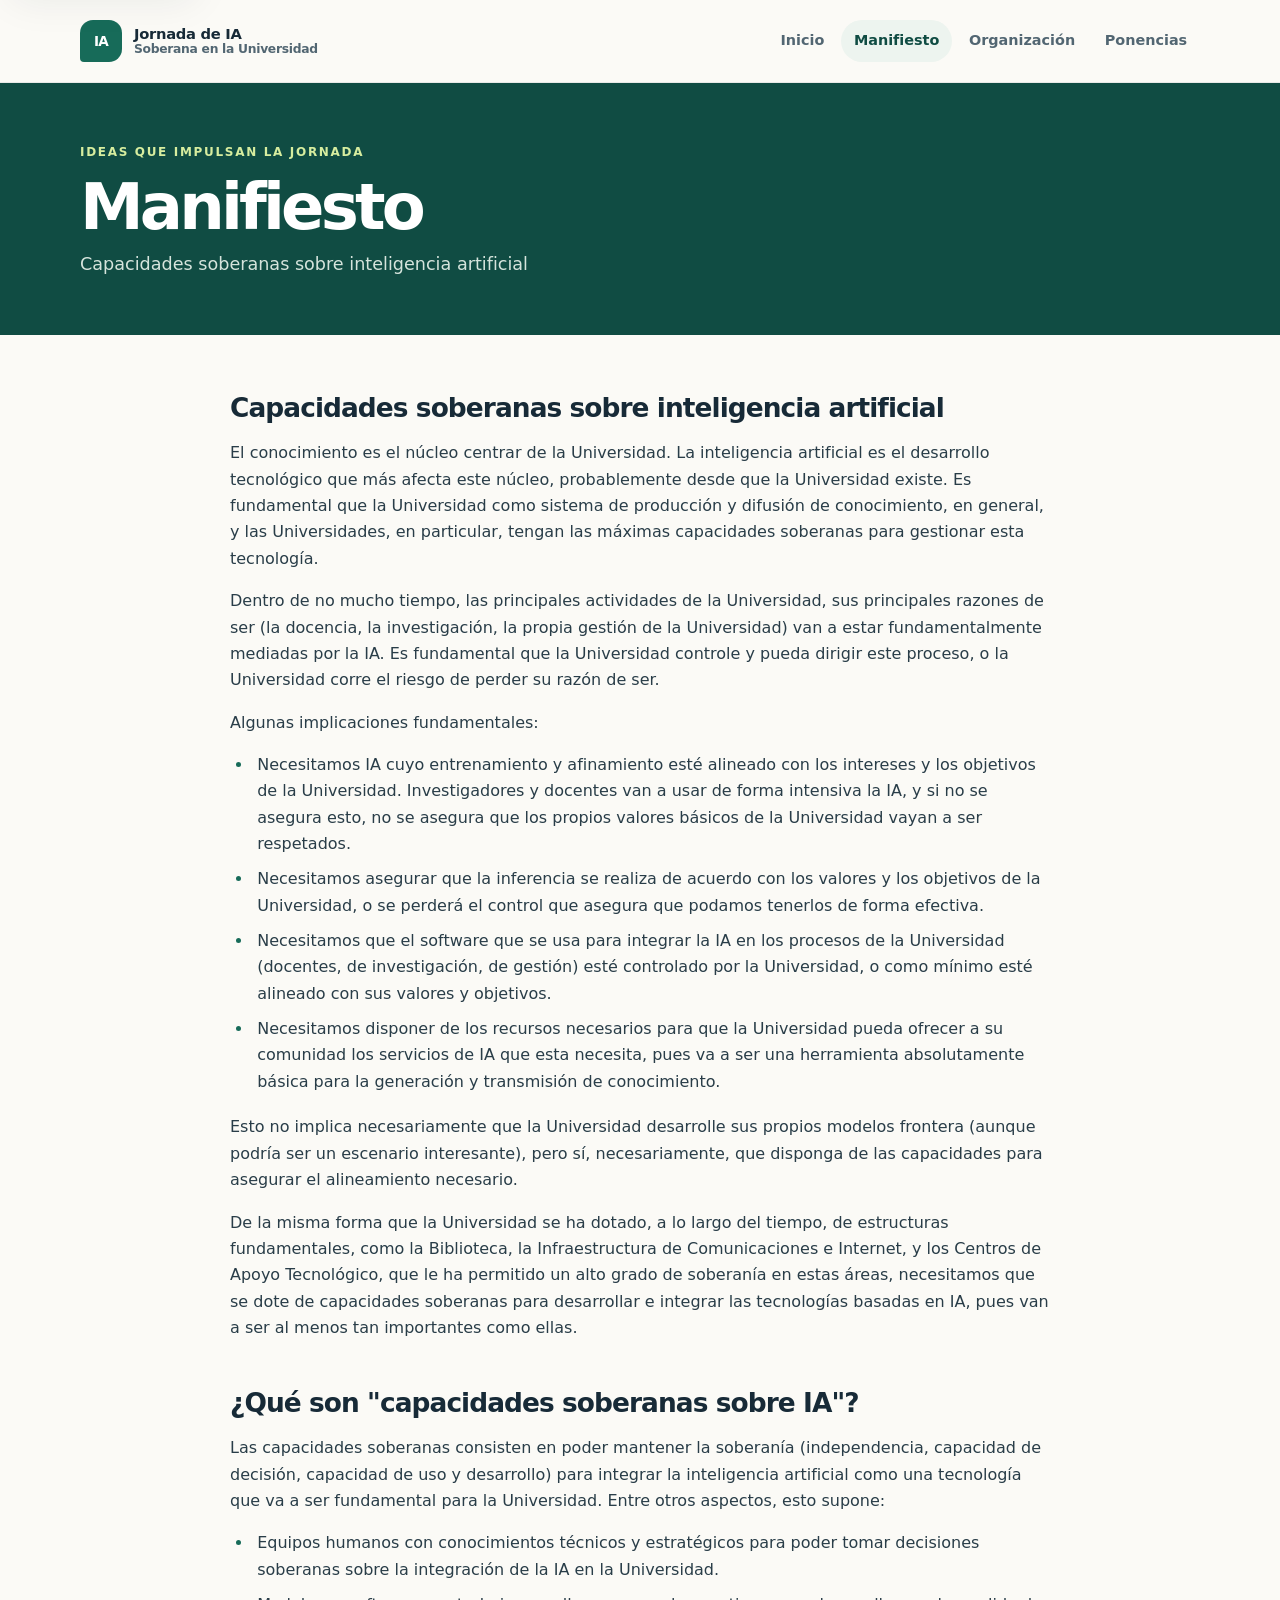
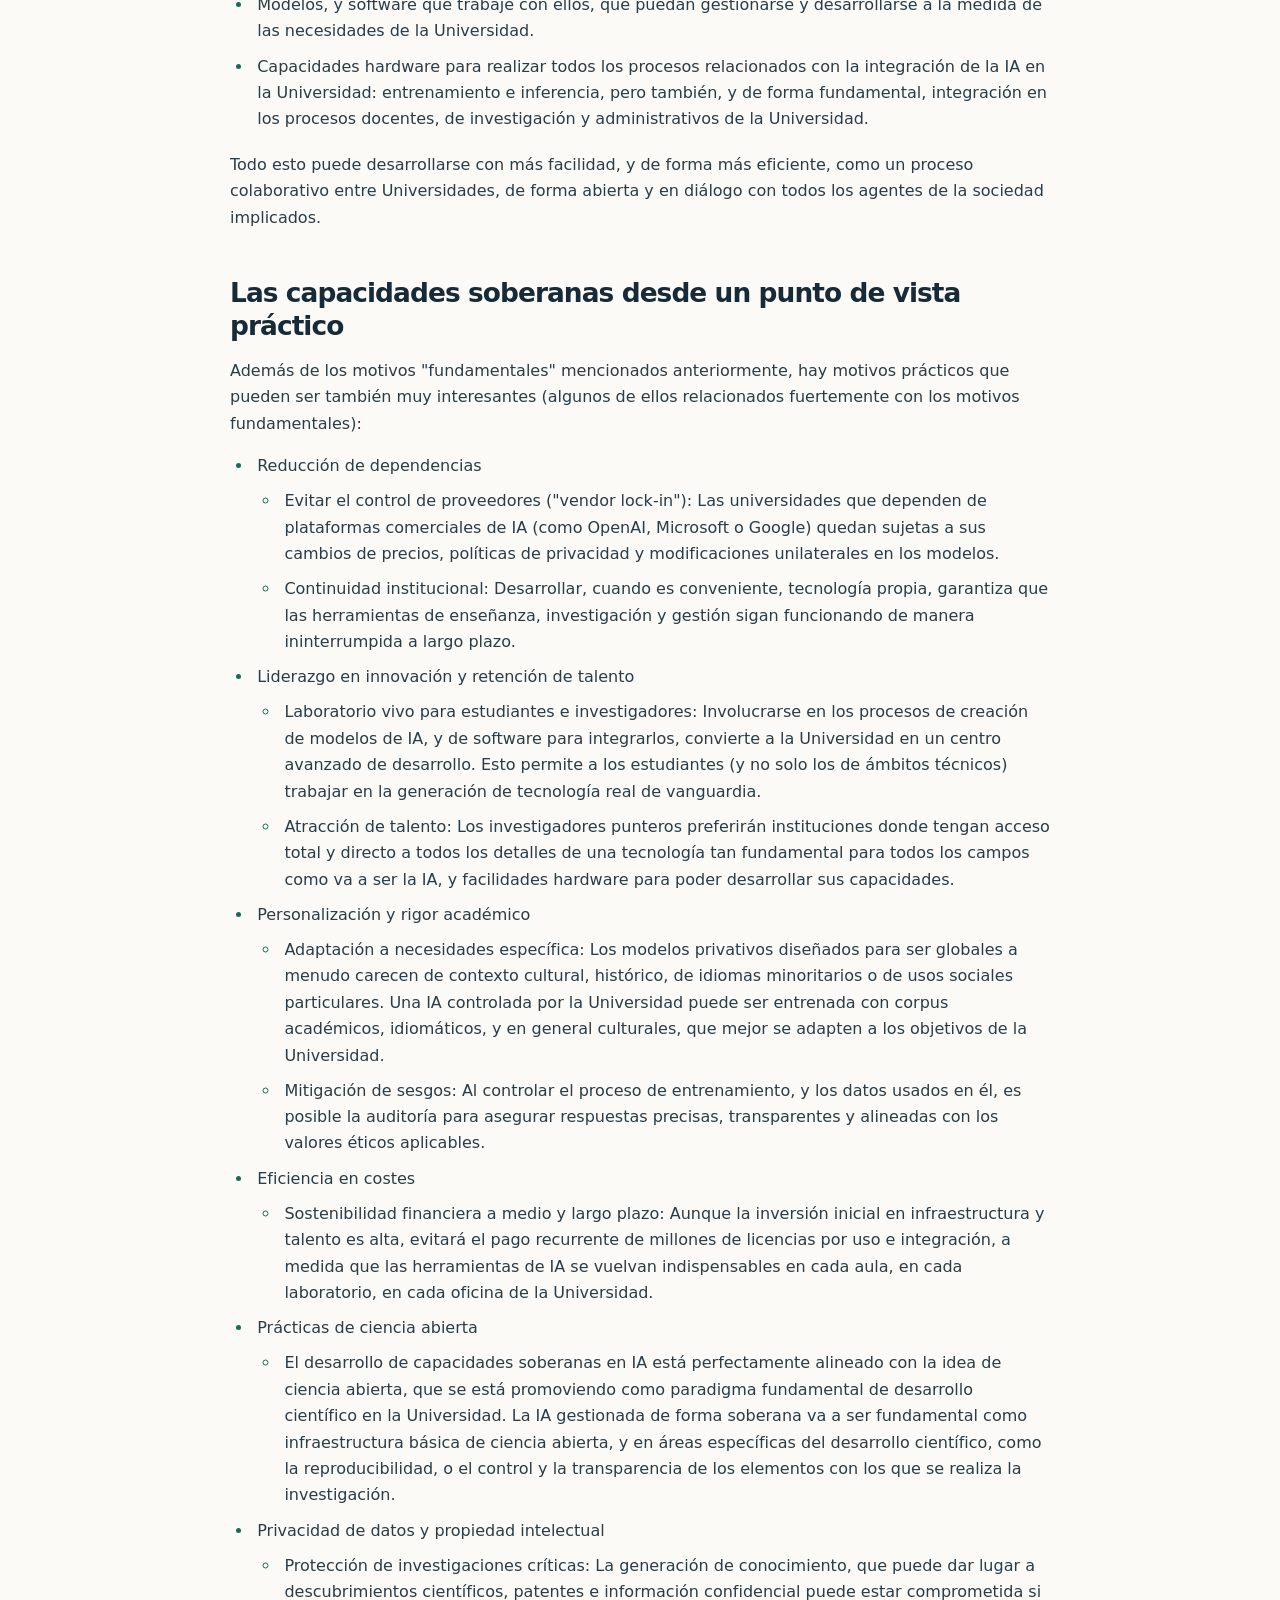
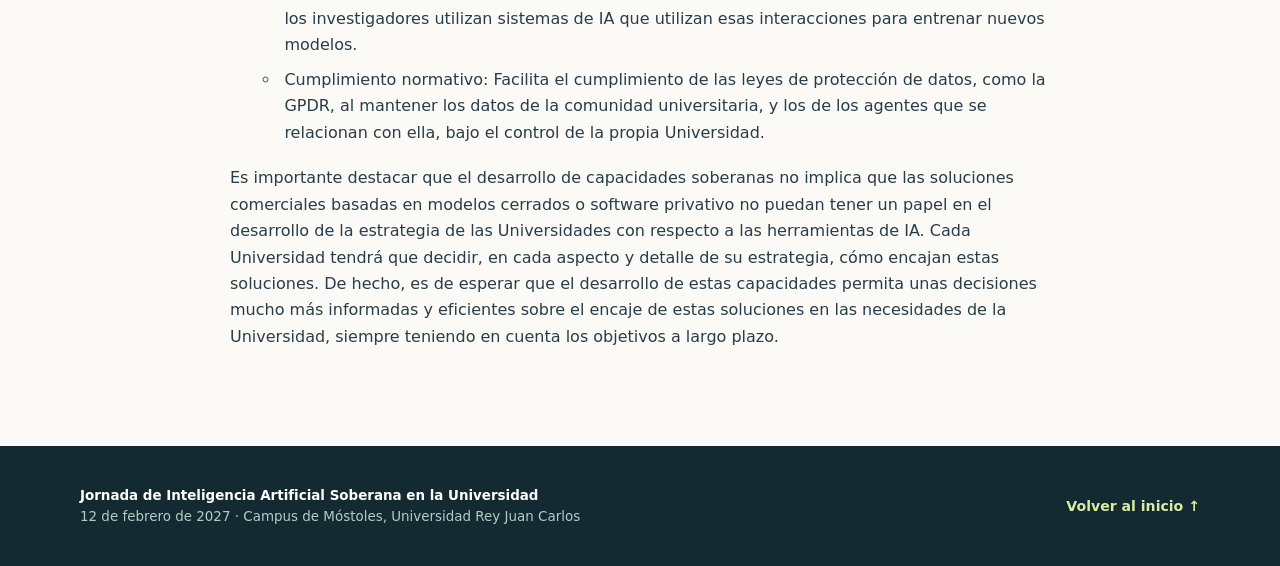
==== public/manifiesto.html @ 4d936141 "Primera versión" ====
<!doctype html>
<html lang="es">
<head>
  <meta charset="utf-8">
  <meta name="viewport" content="width=device-width, initial-scale=1">
  <meta name="description" content="Manifiesto sobre capacidades soberanas de inteligencia artificial en la universidad.">
  <title>Manifiesto — Jornada de IA Soberana</title>
  <link rel="stylesheet" href="css/styles.css">
</head>
<body>
  <a class="skip-link" href="#contenido">Saltar al contenido</a>
  <header class="site-header">
    <div class="header-inner">
      <a class="brand" href="index.html" aria-label="Jornada de IA Soberana, inicio">
        <span class="brand-mark" aria-hidden="true">IA</span>
        <span class="brand-name">Jornada de IA <span>Soberana en la Universidad</span></span>
      </a>
      <nav class="site-nav" aria-label="Navegación principal">
        <a href="index.html">Inicio</a>
        <a href="manifiesto.html" aria-current="page">Manifiesto</a>
        <a href="organizacion.html">Organización</a>
        <a href="contribuciones.html">Ponencias</a>
      </nav>
    </div>
  </header>

  <main id="contenido">
    <section class="page-hero">
      <div class="page-hero-inner">
        <p class="eyebrow">Ideas que impulsan la Jornada</p>
        <h1>Manifiesto</h1>
        <p>Capacidades soberanas sobre inteligencia artificial</p>
      </div>
    </section>
    <article class="document content-width">
      <h2>Capacidades soberanas sobre inteligencia artificial</h2>
      <p>El conocimiento es el núcleo centrar de la Universidad. La inteligencia artificial es el desarrollo tecnológico que más afecta este núcleo, probablemente desde que la Universidad existe. Es fundamental que la Universidad como sistema de producción y difusión de conocimiento, en general, y las Universidades, en particular, tengan las máximas capacidades soberanas para gestionar esta tecnología.</p>
      <p>Dentro de no mucho tiempo, las principales actividades de la Universidad, sus principales razones de ser (la docencia, la investigación, la propia gestión de la Universidad) van a estar fundamentalmente mediadas por la IA. Es fundamental que la Universidad controle y pueda dirigir este proceso, o la Universidad corre el riesgo de perder su razón de ser.</p>
      <p>Algunas implicaciones fundamentales:</p>
      <ul>
        <li>Necesitamos IA cuyo entrenamiento y afinamiento esté alineado con los intereses y los objetivos de la Universidad. Investigadores y docentes van a usar de forma intensiva la IA, y si no se asegura esto, no se asegura que los propios valores básicos de la Universidad vayan a ser respetados.</li>
        <li>Necesitamos asegurar que la inferencia se realiza de acuerdo con los valores y los objetivos de la Universidad, o se perderá el control que asegura que podamos tenerlos de forma efectiva.</li>
        <li>Necesitamos que el software que se usa para integrar la IA en los procesos de la Universidad (docentes, de investigación, de gestión) esté controlado por la Universidad, o como mínimo esté alineado con sus valores y objetivos.</li>
        <li>Necesitamos disponer de los recursos necesarios para que la Universidad pueda ofrecer a su comunidad los servicios de IA que esta necesita, pues va a ser una herramienta absolutamente básica para la generación y transmisión de conocimiento.</li>
      </ul>
      <p>Esto no implica necesariamente que la Universidad desarrolle sus propios modelos frontera (aunque podría ser un escenario interesante), pero sí, necesariamente, que disponga de las capacidades para asegurar el alineamiento necesario.</p>
      <p>De la misma forma que la Universidad se ha dotado, a lo largo del tiempo, de estructuras fundamentales, como la Biblioteca, la Infraestructura de Comunicaciones e Internet, y los Centros de Apoyo Tecnológico, que le ha permitido un alto grado de soberanía en estas áreas, necesitamos que se dote de capacidades soberanas para desarrollar e integrar las tecnologías basadas en IA, pues van a ser al menos tan importantes como ellas.</p>

      <h2>¿Qué son "capacidades soberanas sobre IA"?</h2>
      <p>Las capacidades soberanas consisten en poder mantener la soberanía (independencia, capacidad de decisión, capacidad de uso y desarrollo) para integrar la inteligencia artificial como una tecnología que va a ser fundamental para la Universidad. Entre otros aspectos, esto supone:</p>
      <ul>
        <li>Equipos humanos con conocimientos técnicos y estratégicos para poder tomar decisiones soberanas sobre la integración de la IA en la Universidad.</li>
        <li>Modelos, y software que trabaje con ellos, que puedan gestionarse y desarrollarse a la medida de las necesidades de la Universidad.</li>
        <li>Capacidades hardware para realizar todos los procesos relacionados con la integración de la IA en la Universidad: entrenamiento e inferencia, pero también, y de forma fundamental, integración en los procesos docentes, de investigación y administrativos de la Universidad.</li>
      </ul>
      <p>Todo esto puede desarrollarse con más facilidad, y de forma más eficiente, como un proceso colaborativo entre Universidades, de forma abierta y en diálogo con todos los agentes de la sociedad implicados.</p>

      <h2>Las capacidades soberanas desde un punto de vista práctico</h2>
      <p>Además de los motivos "fundamentales" mencionados anteriormente, hay motivos prácticos que pueden ser también muy interesantes (algunos de ellos relacionados fuertemente con los motivos fundamentales):</p>
      <ul>
        <li>Reducción de dependencias
          <ul>
            <li>Evitar el control de proveedores ("vendor lock-in"): Las universidades que dependen de plataformas comerciales de IA (como OpenAI, Microsoft o Google) quedan sujetas a sus cambios de precios, políticas de privacidad y modificaciones unilaterales en los modelos.</li>
            <li>Continuidad institucional: Desarrollar, cuando es conveniente, tecnología propia, garantiza que las herramientas de enseñanza, investigación y gestión sigan funcionando de manera ininterrumpida a largo plazo.</li>
          </ul>
        </li>
        <li>Liderazgo en innovación y retención de talento
          <ul>
            <li>Laboratorio vivo para estudiantes e investigadores: Involucrarse en los procesos de creación de modelos de IA, y de software para integrarlos, convierte a la Universidad en un centro avanzado de desarrollo. Esto permite a los estudiantes (y no solo los de ámbitos técnicos) trabajar en la generación de tecnología real de vanguardia.</li>
            <li>Atracción de talento: Los investigadores punteros preferirán instituciones donde tengan acceso total y directo a todos los detalles de una tecnología tan fundamental para todos los campos como va a ser la IA, y facilidades hardware para poder desarrollar sus capacidades.</li>
          </ul>
        </li>
        <li>Personalización y rigor académico
          <ul>
            <li>Adaptación a necesidades específica: Los modelos privativos diseñados para ser globales a menudo carecen de contexto cultural, histórico, de idiomas minoritarios o de usos sociales particulares. Una IA controlada por la Universidad puede ser entrenada con corpus académicos, idiomáticos, y en general culturales, que mejor se adapten a los objetivos de la Universidad.</li>
            <li>Mitigación de sesgos: Al controlar el proceso de entrenamiento, y los datos usados en él, es posible la auditoría para asegurar respuestas precisas, transparentes y alineadas con los valores éticos aplicables.</li>
          </ul>
        </li>
        <li>Eficiencia en costes
          <ul>
            <li>Sostenibilidad financiera a medio y largo plazo: Aunque la inversión inicial en infraestructura y talento es alta, evitará el pago recurrente de millones de licencias por uso e integración, a medida que las herramientas de IA se vuelvan indispensables en cada aula, en cada laboratorio, en cada oficina de la Universidad.</li>
          </ul>
        </li>
        <li>Prácticas de ciencia abierta
          <ul>
            <li>El desarrollo de capacidades soberanas en IA está perfectamente alineado con la idea de ciencia abierta, que se está promoviendo como paradigma fundamental de desarrollo científico en la Universidad. La IA gestionada de forma soberana va a ser fundamental como infraestructura básica de ciencia abierta, y en áreas específicas del desarrollo científico, como la reproducibilidad, o el control y la transparencia de los elementos con los que se realiza la investigación.</li>
          </ul>
        </li>
        <li>Privacidad de datos y propiedad intelectual
          <ul>
            <li>Protección de investigaciones críticas: La generación de conocimiento, que puede dar lugar a descubrimientos científicos, patentes e información confidencial puede estar comprometida si los investigadores utilizan sistemas de IA que utilizan esas interacciones para entrenar nuevos modelos.</li>
            <li>Cumplimiento normativo: Facilita el cumplimiento de las leyes de protección de datos, como la GPDR, al mantener los datos de la comunidad universitaria, y los de los agentes que se relacionan con ella, bajo el control de la propia Universidad.</li>
          </ul>
        </li>
      </ul>
      <p>Es importante destacar que el desarrollo de capacidades soberanas no implica que las soluciones comerciales basadas en modelos cerrados o software privativo no puedan tener un papel en el desarrollo de la estrategia de las Universidades con respecto a las herramientas de IA. Cada Universidad tendrá que decidir, en cada aspecto y detalle de su estrategia, cómo encajan estas soluciones. De hecho, es de esperar que el desarrollo de estas capacidades permita unas decisiones mucho más informadas y eficientes sobre el encaje de estas soluciones en las necesidades de la Universidad, siempre teniendo en cuenta los objetivos a largo plazo.</p>
    </article>
  </main>

  <footer class="site-footer">
    <div class="footer-inner">
      <p><strong>Jornada de Inteligencia Artificial Soberana en la Universidad</strong><br>12 de febrero de 2027 · Campus de Móstoles, Universidad Rey Juan Carlos</p>
      <a href="index.html">Volver al inicio <span aria-hidden="true">↑</span></a>
    </div>
  </footer>
</body>
</html>
---- public/css/styles.css ----
:root {
  color-scheme: light;
  --ink: #172a37;
  --muted: #526672;
  --paper: #fbfaf6;
  --white: #fff;
  --line: #dce5e2;
  --green: #176b59;
  --green-dark: #104c43;
  --lime: #d7ed9f;
  --pale: #edf4ef;
  --gold: #d99a43;
  --shadow: 0 16px 40px rgb(23 42 55 / 8%);
}

* { box-sizing: border-box; }
html { scroll-behavior: smooth; }
body {
  margin: 0;
  background: var(--paper);
  color: var(--ink);
  font-family: Inter, ui-sans-serif, system-ui, -apple-system, BlinkMacSystemFont, "Segoe UI", sans-serif;
  font-size: 1rem;
  line-height: 1.65;
  -webkit-font-smoothing: antialiased;
}
a { color: var(--green); text-underline-offset: .2em; }
a:hover { color: var(--green-dark); }
a:focus-visible { outline: 3px solid var(--gold); outline-offset: 4px; border-radius: 2px; }
::selection { color: var(--ink); background: var(--lime); }

.skip-link {
  position: absolute;
  z-index: 20;
  top: .75rem;
  left: .75rem;
  padding: .65rem 1rem;
  transform: translateY(-160%);
  background: var(--white);
  color: var(--ink);
  border-radius: .35rem;
  box-shadow: var(--shadow);
}
.skip-link:focus { transform: translateY(0); }
.site-header { position: relative; z-index: 2; background: var(--paper); border-bottom: 1px solid rgb(23 42 55 / 8%); }
.header-inner, .footer-inner {
  width: min(1120px, calc(100% - 3rem));
  margin-inline: auto;
  display: flex;
  align-items: center;
  justify-content: space-between;
  gap: 2rem;
}
.header-inner { min-height: 82px; }
.brand { display: inline-flex; align-items: center; gap: .75rem; color: var(--ink); text-decoration: none; line-height: 1.2; }
.brand-mark {
  display: grid;
  width: 42px;
  height: 42px;
  place-items: center;
  color: var(--white);
  background: var(--green);
  border-radius: 13px 13px 13px 4px;
  font-size: .85rem;
  font-weight: 800;
  letter-spacing: -.06em;
}
.brand-name { font-size: .92rem; font-weight: 800; letter-spacing: -.02em; }
.brand-name span { display: block; color: var(--muted); font-size: .77rem; font-weight: 600; }
.site-nav { display: flex; flex-wrap: wrap; align-items: center; justify-content: flex-end; gap: .25rem; }
.site-nav a { padding: .55rem .8rem; color: var(--muted); border-radius: 999px; font-size: .9rem; font-weight: 650; text-decoration: none; }
.site-nav a:hover, .site-nav a[aria-current="page"] { color: var(--green-dark); background: var(--pale); }

.hero { position: relative; overflow: hidden; color: var(--white); background: var(--green-dark); }
.hero::before { position: absolute; inset: 0; background: radial-gradient(ellipse at 80% 8%, rgb(148 190 118 / 18%), transparent 35%), linear-gradient(120deg, transparent 48%, rgb(255 255 255 / 3%) 48.2%, transparent 68%); content: ""; }
.hero-inner { position: relative; z-index: 1; width: min(1120px, calc(100% - 3rem)); margin: 0 auto; padding: 6rem 0 3rem; }
.eyebrow { margin: 0 0 .85rem; color: var(--lime); font-size: .75rem; font-weight: 800; letter-spacing: .14em; line-height: 1.4; text-transform: uppercase; }
.eyebrow-dark { color: var(--green); }
h1, h2, h3, p { margin-top: 0; }
.hero h1 { max-width: 780px; margin-bottom: 1.25rem; font-size: clamp(2.6rem, 6vw, 5.2rem); font-weight: 760; letter-spacing: -.065em; line-height: 1.02; }
.hero-lead { max-width: 660px; margin-bottom: 1.8rem; color: #d5e4dc; font-size: clamp(1.05rem, 2vw, 1.25rem); }
.hero-actions { display: flex; flex-wrap: wrap; align-items: center; gap: 1.2rem; margin-bottom: 4.2rem; }
.button { display: inline-flex; align-items: center; justify-content: center; gap: .8rem; min-height: 48px; padding: .75rem 1.1rem; border: 2px solid transparent; border-radius: 6px; font-size: .93rem; font-weight: 750; text-decoration: none; transition: transform .18s ease, background-color .18s ease; }
.button:hover { transform: translateY(-2px); }
.button-light { color: var(--green-dark); background: var(--lime); }
.button-light:hover { color: var(--green-dark); background: #e4f4c3; }
.button-dark { color: var(--white); background: var(--green-dark); }
.button-dark:hover { color: var(--white); background: var(--green); }
.text-link { display: inline-flex; align-items: center; gap: .45rem; font-weight: 750; }
.text-link-light { color: var(--white); }
.text-link-light:hover { color: var(--lime); }
.event-facts { position: relative; z-index: 1; display: grid; grid-template-columns: repeat(3, minmax(0, 1fr)); max-width: 850px; border-top: 1px solid rgb(255 255 255 / 25%); }
.event-fact { padding: 1.2rem 1.6rem 0 0; }
.event-fact + .event-fact { padding-left: 1.6rem; border-left: 1px solid rgb(255 255 255 / 25%); }
.fact-label { display: block; margin-bottom: .35rem; color: #b7d0c4; font-size: .74rem; font-weight: 750; letter-spacing: .1em; text-transform: uppercase; }
.event-fact strong { font-size: .96rem; line-height: 1.5; }
.hero-orbit { position: absolute; border: 1px solid rgb(215 237 159 / 14%); border-radius: 50%; pointer-events: none; }
.orbit-one { top: -165px; right: -80px; width: 510px; height: 510px; }
.orbit-two { top: -98px; right: -13px; width: 375px; height: 375px; }

.section { width: min(1120px, calc(100% - 3rem)); margin-inline: auto; padding-block: 5.5rem; }
.section-intro { display: grid; grid-template-columns: .9fr 1.1fr; gap: 4rem; align-items: start; }
.section-heading h2, .section h2, .closing-banner h2 { margin-bottom: 1rem; font-size: clamp(2rem, 4vw, 3rem); letter-spacing: -.05em; line-height: 1.08; }
.section-heading h2 { max-width: 450px; }
.intro-copy { max-width: 650px; color: var(--muted); font-size: 1.05rem; }
.intro-copy p { margin-bottom: 1.1rem; }
.intro-copy .text-link { margin-top: .5rem; }
.section-topics { padding-top: 1.5rem; }
.section-heading-wide { max-width: 690px; margin-bottom: 2rem; }
.section-heading-wide p:last-child { color: var(--muted); }
.topic-grid { display: grid; grid-template-columns: repeat(4, minmax(0, 1fr)); gap: 1rem; }
.topic-card { min-height: 220px; padding: 1.4rem; background: var(--white); border: 1px solid var(--line); border-radius: 8px; box-shadow: 0 6px 20px rgb(23 42 55 / 3%); }
.topic-number { display: inline-block; margin-bottom: 1.4rem; color: var(--green); font-size: .75rem; font-weight: 800; letter-spacing: .12em; }
.topic-card h3 { margin-bottom: .55rem; font-size: 1.12rem; letter-spacing: -.025em; }
.topic-card p { margin-bottom: 0; color: var(--muted); font-size: .92rem; line-height: 1.55; }
.section-cta { display: flex; flex-wrap: wrap; align-items: center; justify-content: space-between; gap: 1rem; margin-top: 2rem; padding: 1.35rem 1.5rem; background: var(--pale); border-radius: 8px; }
.section-cta p { margin: 0; font-weight: 650; }
.closing-banner { display: flex; align-items: center; justify-content: space-between; gap: 2rem; padding: 3.2rem max(1.5rem, calc((100% - 1120px) / 2)); color: var(--white); background: var(--green); }
.closing-banner .eyebrow { margin-bottom: .4rem; }
.closing-banner h2 { margin-bottom: .35rem; }
.closing-banner p:last-child { margin-bottom: 0; color: #d5e4dc; }
.closing-banner .button { flex-shrink: 0; }

.page-hero { color: var(--white); background: var(--green-dark); }
.page-hero-inner { width: min(1120px, calc(100% - 3rem)); margin: 0 auto; padding: 3.8rem 0 3.5rem; }
.page-hero h1 { margin-bottom: .55rem; font-size: clamp(2.4rem, 5vw, 4rem); letter-spacing: -.06em; line-height: 1.05; }
.page-hero p:last-child { margin-bottom: 0; color: #d5e4dc; font-size: 1.1rem; }
.content-width { width: min(820px, calc(100% - 3rem)); margin-inline: auto; }
.document { padding-block: 3.5rem 5rem; color: #293d48; }
.document h2 { margin: 2.8rem 0 1rem; color: var(--ink); font-size: 1.65rem; letter-spacing: -.035em; line-height: 1.25; }
.document h2:first-child { margin-top: 0; }
.document p { margin-bottom: 1rem; }
.document ul { margin: .6rem 0 1.2rem; padding-left: 1.45rem; }
.document li { padding-left: .25rem; margin-block: .55rem; }
.document li::marker { color: var(--green); }
.document li ul { margin-block: .35rem; }

.organization-section { padding-block: 4.5rem 6rem; }
.organization-section h2 { margin-bottom: 1.7rem; }
.people-grid { display: grid; grid-template-columns: repeat(2, minmax(0, 1fr)); gap: 1rem; }
.person-card { display: flex; align-items: center; gap: 1rem; padding: 1.25rem; background: var(--white); border: 1px solid var(--line); border-radius: 8px; box-shadow: var(--shadow); }
.person-initials { display: grid; flex: 0 0 54px; width: 54px; height: 54px; place-items: center; color: var(--green-dark); background: var(--lime); border-radius: 50%; font-weight: 800; }
.person-card h3 { margin: 0 0 .25rem; font-size: 1.05rem; }
.person-card h3 a { text-decoration-thickness: 1px; }
.person-card p { margin: 0; color: var(--muted); font-size: .9rem; }
.organization-note { margin: 1.5rem 0 0; color: var(--muted); font-size: .92rem; }

.contributions-content { padding-block: 2.5rem 5rem; }
.call-intro { padding: 1.5rem 1.65rem; background: var(--pale); border-left: 4px solid var(--green); border-radius: 0 8px 8px 0; }
.lead { margin: 0; color: var(--ink); font-size: 1.12rem; }
.content-section { padding-top: 3.3rem; }
.content-section h2 { margin-bottom: 1.1rem; font-size: clamp(1.8rem, 4vw, 2.4rem); letter-spacing: -.045em; line-height: 1.15; }
.content-section > p:not(.eyebrow):not(.status-note) { color: var(--muted); }
.interest-list { display: grid; gap: .65rem; margin: 1.5rem 0; padding: 0; list-style: none; }
.interest-list li { display: flex; align-items: flex-start; gap: 1rem; padding: 1rem 1.1rem; background: var(--white); border: 1px solid var(--line); border-radius: 7px; }
.list-icon { flex: 0 0 2rem; color: var(--green); font-size: .76rem; font-weight: 850; letter-spacing: .05em; }
.note-box { margin-top: 1.3rem; padding: 1.1rem 1.25rem; color: var(--ink); background: #f5f0e5; border-radius: 7px; }
.submission-section { border-top: 1px solid var(--line); margin-top: 3rem; }
.steps-list { counter-reset: steps; display: grid; gap: 1.3rem; margin: 1.5rem 0; padding: 0; list-style: none; }
.steps-list > li { counter-increment: steps; display: grid; grid-template-columns: 2.7rem 1fr; gap: 1rem; }
.steps-list > li::before { content: counter(steps, decimal-leading-zero); display: grid; width: 2.7rem; height: 2.7rem; place-items: center; color: var(--green-dark); background: var(--lime); border-radius: 50%; font-size: .78rem; font-weight: 850; }
.steps-list h3 { margin: .15rem 0 .3rem; font-size: 1.08rem; }
.steps-list p { margin: 0; color: var(--muted); }
.steps-list ul { margin: .55rem 0 0; padding-left: 1.2rem; color: var(--muted); }
.steps-list li li { margin-block: .25rem; }
code { padding: .12rem .35rem; color: var(--green-dark); background: var(--pale); border-radius: 4px; font-size: .9em; overflow-wrap: anywhere; }
.dates-section { border-top: 1px solid var(--line); margin-top: 3rem; }
.status-note { display: inline-block; padding: .35rem .65rem; color: #694b1e; background: #f7edda; border-radius: 4px; font-size: .87rem; font-weight: 700; }
.timeline { position: relative; display: grid; gap: 0; margin: 1.5rem 0 0; padding: 0; list-style: none; }
.timeline::before { position: absolute; top: .8rem; bottom: .8rem; left: 7.7rem; width: 1px; background: var(--line); content: ""; }
.timeline li { position: relative; display: grid; grid-template-columns: 7rem 1fr; gap: 1.5rem; padding: .8rem 0; }
.timeline li::before { position: absolute; top: 1.25rem; left: 7.43rem; width: .55rem; height: .55rem; background: var(--green); border: 3px solid var(--paper); border-radius: 50%; content: ""; box-sizing: content-box; }
.timeline time { color: var(--green-dark); font-size: .9rem; font-weight: 800; }
.timeline span { color: var(--muted); }

.site-footer { color: #d5e4dc; background: #142a33; }
.footer-inner { min-height: 120px; padding-block: 1.5rem; }
.footer-inner p { margin: 0; color: #b9c9c4; font-size: .84rem; line-height: 1.6; }
.footer-inner strong { color: var(--white); }
.footer-inner a { color: var(--lime); font-size: .88rem; font-weight: 700; text-decoration: none; }
.footer-inner a:hover { text-decoration: underline; }

@media (max-width: 800px) {
  .header-inner { align-items: flex-start; flex-direction: column; gap: .6rem; padding-block: 1rem; }
  .site-nav { justify-content: flex-start; width: 100%; }
  .site-nav a { padding-inline: .65rem; }
  .hero-inner { padding-top: 4.5rem; }
  .section-intro { grid-template-columns: 1fr; gap: 1.2rem; }
  .topic-grid { grid-template-columns: repeat(2, minmax(0, 1fr)); }
  .closing-banner { align-items: flex-start; flex-direction: column; }
}
@media (max-width: 540px) {
  .header-inner, .footer-inner, .hero-inner, .page-hero-inner, .section, .content-width { width: min(100% - 2rem, 820px); }
  .header-inner { gap: .75rem; }
  .brand-name { font-size: .85rem; }
  .brand-name span { font-size: .72rem; }
  .site-nav { gap: 0; }
  .site-nav a { padding: .48rem .52rem; font-size: .8rem; }
  .hero-inner { padding-block: 3.7rem 2.3rem; }
  .hero-actions { align-items: flex-start; flex-direction: column; margin-bottom: 2.8rem; }
  .event-facts { grid-template-columns: 1fr; }
  .event-fact, .event-fact + .event-fact { padding: .8rem 0; border-left: 0; }
  .event-fact + .event-fact { border-top: 1px solid rgb(255 255 255 / 20%); }
  .orbit-one { right: -330px; }
  .orbit-two { right: -260px; }
  .section { padding-block: 3.5rem; }
  .section-topics { padding-top: .5rem; }
  .topic-grid, .people-grid { grid-template-columns: 1fr; }
  .topic-card { min-height: 0; }
  .topic-number { margin-bottom: .8rem; }
  .section-cta { align-items: flex-start; flex-direction: column; }
  .page-hero-inner { padding-block: 3rem; }
  .document { padding-block: 2.5rem 3.5rem; }
  .document h2 { margin-top: 2.2rem; font-size: 1.45rem; }
  .contributions-content { padding-block: 1.5rem 3.5rem; }
  .call-intro { padding: 1.1rem; }
  .content-section { padding-top: 2.5rem; }
  .steps-list > li { grid-template-columns: 2.2rem 1fr; gap: .75rem; }
  .steps-list > li::before { width: 2.2rem; height: 2.2rem; }
  .timeline::before { left: 6.6rem; }
  .timeline li { grid-template-columns: 5.9rem 1fr; gap: 1.35rem; }
  .timeline li::before { left: 6.33rem; }
  .timeline time { font-size: .82rem; }
  .footer-inner { align-items: flex-start; flex-direction: column; justify-content: center; gap: .8rem; padding-block: 1.6rem; }
}
@media (prefers-reduced-motion: reduce) {
  *, *::before, *::after { scroll-behavior: auto !important; transition-duration: .01ms !important; animation-duration: .01ms !important; }
}
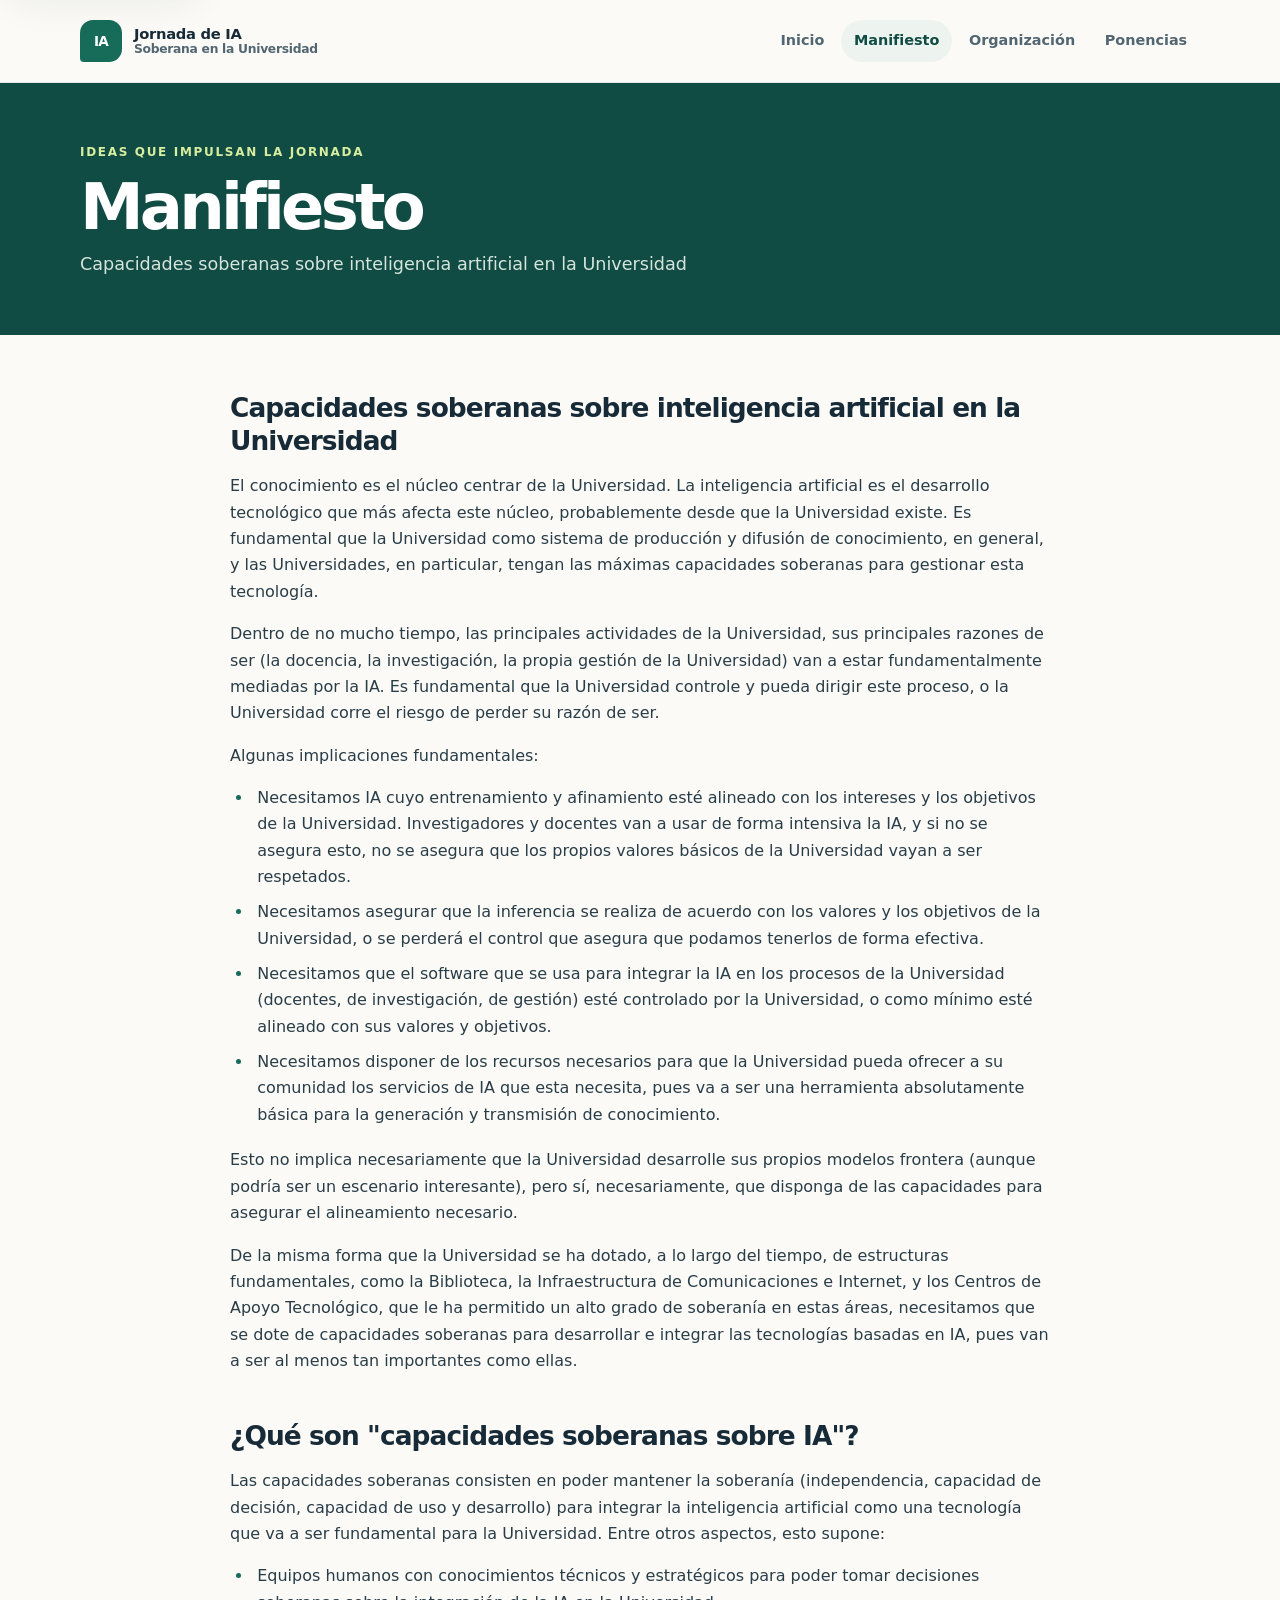
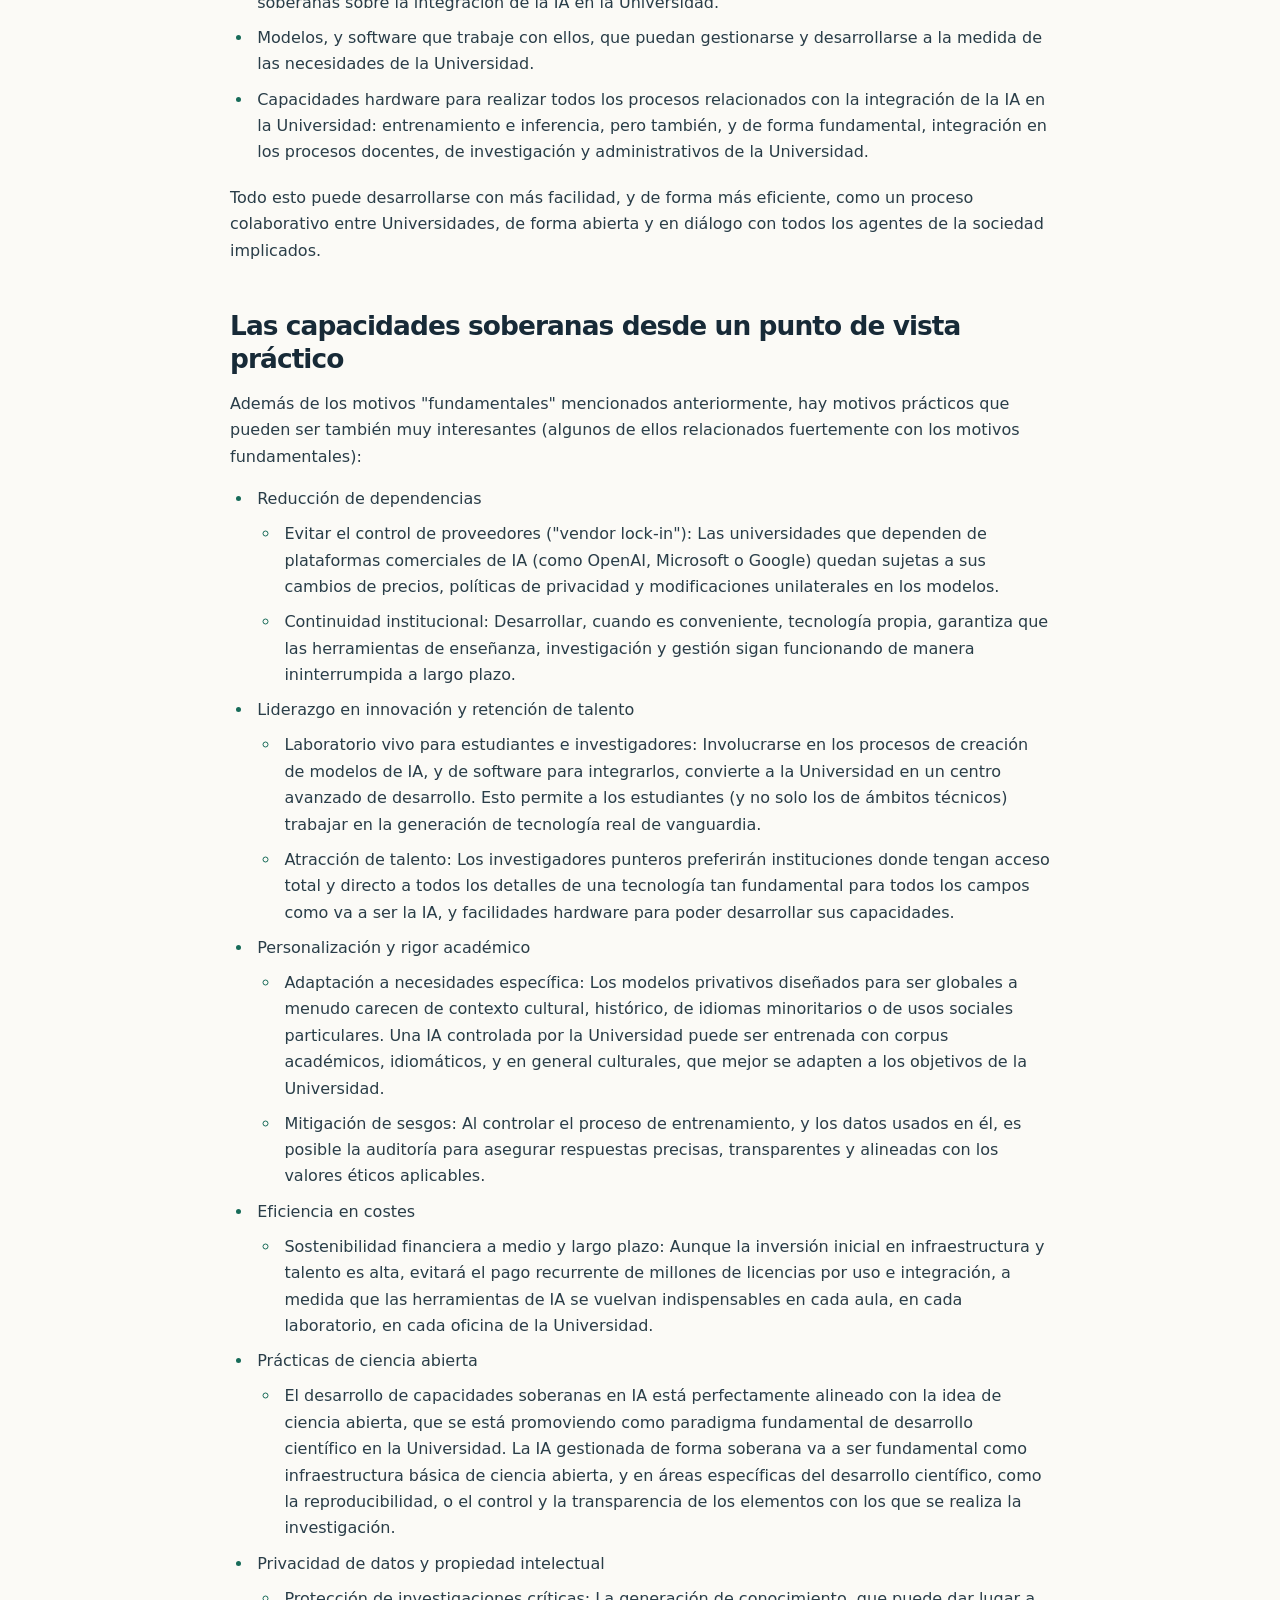
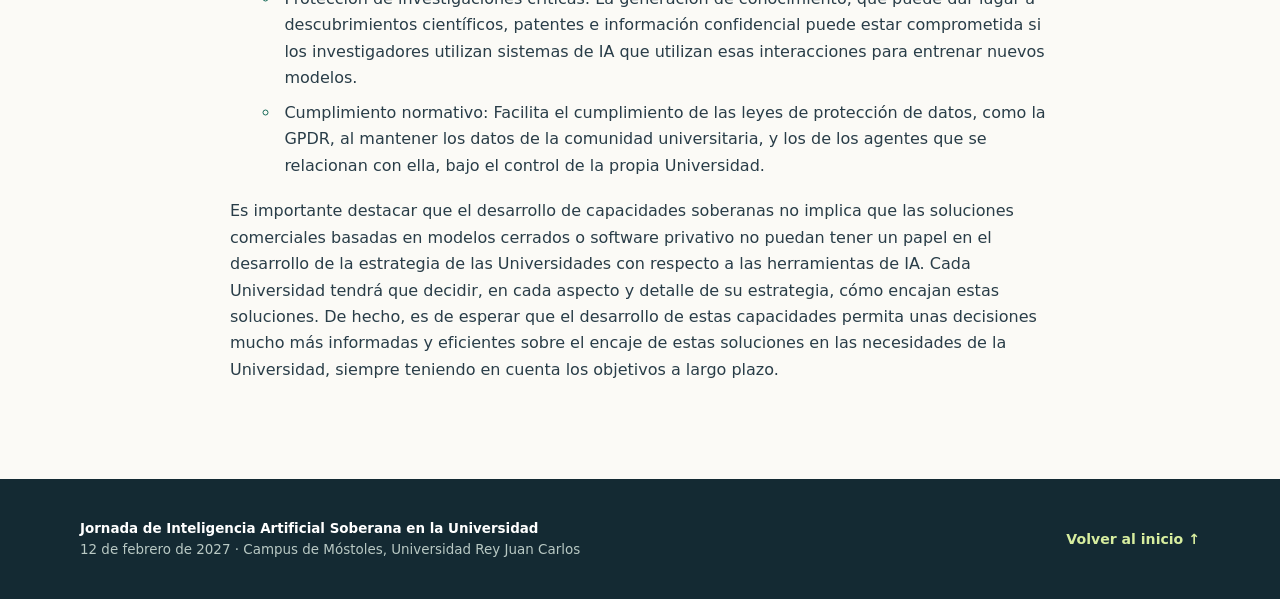
==== commit 0b71c769: "Título del manifiesto" ====
--- a/public/manifiesto.html
+++ b/public/manifiesto.html
@@ -3,7 +3,7 @@
 <head>
   <meta charset="utf-8">
   <meta name="viewport" content="width=device-width, initial-scale=1">
-  <meta name="description" content="Manifiesto sobre capacidades soberanas de inteligencia artificial en la universidad.">
+  <meta name="description" content="Manifiesto sobre capacidades soberanas de inteligencia artificial en la Universidad.">
   <title>Manifiesto — Jornada de IA Soberana</title>
   <link rel="stylesheet" href="css/styles.css">
 </head>
@@ -29,11 +29,11 @@
       <div class="page-hero-inner">
         <p class="eyebrow">Ideas que impulsan la Jornada</p>
         <h1>Manifiesto</h1>
-        <p>Capacidades soberanas sobre inteligencia artificial</p>
+        <p>Capacidades soberanas sobre inteligencia artificial en la Universidad</p>
       </div>
     </section>
     <article class="document content-width">
-      <h2>Capacidades soberanas sobre inteligencia artificial</h2>
+      <h2>Capacidades soberanas sobre inteligencia artificial en la Universidad</h2>
       <p>El conocimiento es el núcleo centrar de la Universidad. La inteligencia artificial es el desarrollo tecnológico que más afecta este núcleo, probablemente desde que la Universidad existe. Es fundamental que la Universidad como sistema de producción y difusión de conocimiento, en general, y las Universidades, en particular, tengan las máximas capacidades soberanas para gestionar esta tecnología.</p>
       <p>Dentro de no mucho tiempo, las principales actividades de la Universidad, sus principales razones de ser (la docencia, la investigación, la propia gestión de la Universidad) van a estar fundamentalmente mediadas por la IA. Es fundamental que la Universidad controle y pueda dirigir este proceso, o la Universidad corre el riesgo de perder su razón de ser.</p>
       <p>Algunas implicaciones fundamentales:</p>
